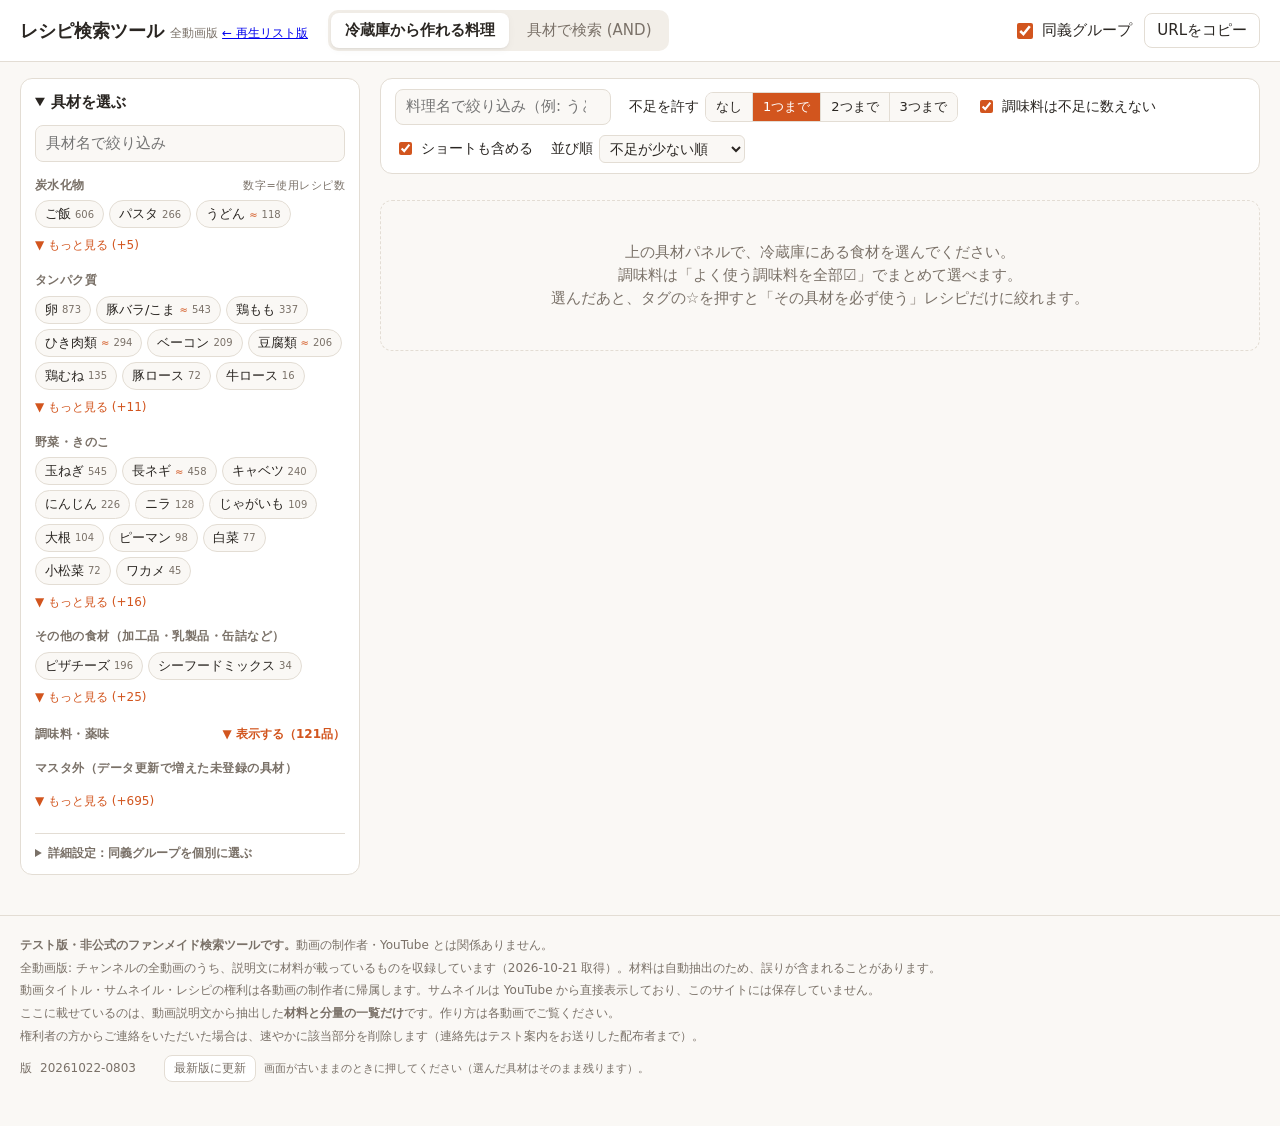
==== all/index.html @ 4aa8449f "全動画版: 主材料に付いていた任意フラグを外し、作れる判定の水増しを修正 (版 20261022-0803)" ====
<!doctype html>
<html lang="ja">
<head>
<meta charset="utf-8">
<meta name="viewport" content="width=device-width, initial-scale=1">
<meta name="robots" content="noindex, nofollow">
<title>レシピ検索ツール 全動画版</title>
<link rel="icon" href="data:image/svg+xml,<svg xmlns='http://www.w3.org/2000/svg' viewBox='0 0 100 100'><text y='.9em' font-size='90'>🍳</text></svg>">
<link rel="stylesheet" href="../style.css?v=20261022-0803">
</head>
<body>
<header class="topbar">
  <h1>レシピ検索ツール <span class="sub">全動画版 <a href="../">← 再生リスト版</a></span></h1>
  <nav class="tabs" role="tablist">
    <button role="tab" data-mode="make">冷蔵庫から作れる料理</button>
    <button role="tab" data-mode="search">具材で検索 (AND)</button>
  </nav>
  <div class="topbar-actions">
    <label class="switch" title="ONにすると「胡椒はどれでも可」のように同義グループ内の具材を同一視します">
      <input type="checkbox" id="syn"> <span>同義グループ</span>
    </label>
    <button id="share" class="ghost">URLをコピー</button>
  </div>
</header>

<main class="layout">
  <aside class="panel" id="panel">
    <details open id="panel-details">
      <summary>具材を選ぶ <span id="sel-count" class="count"></span></summary>
      <div class="panel-tools">
        <input type="search" id="ing-filter" placeholder="具材名で絞り込み">
      </div>
      <div id="categories"></div>
      <div id="adv"></div>
    </details>
  </aside>

  <section class="results">
    <div class="controls" id="controls"></div>
    <div class="selected" id="selected"></div>
    <div class="summary" id="summary"></div>
    <div class="cards" id="cards"></div>
  </section>
</main>

<footer class="notice">
  <p><strong>テスト版・非公式のファンメイド検索ツールです。</strong>動画の制作者・YouTube とは関係ありません。</p>
  <p>全動画版: チャンネルの全動画のうち、説明文に材料が載っているものを収録しています（2026-10-21 取得）。材料は自動抽出のため、誤りが含まれることがあります。</p>
  <p>動画タイトル・サムネイル・レシピの権利は各動画の制作者に帰属します。サムネイルは YouTube から直接表示しており、このサイトには保存していません。</p>
  <p>ここに載せているのは、動画説明文から抽出した<strong>材料と分量の一覧だけ</strong>です。作り方は各動画でご覧ください。</p>
  <p>権利者の方からご連絡をいただいた場合は、速やかに該当部分を削除します（連絡先はテスト案内をお送りした配布者まで）。</p>
  <p class="ver">版 <span id="build"></span>　<button id="refresh" class="ghost small">最新版に更新</button>
    <span class="ver-note">画面が古いままのときに押してください（選んだ具材はそのまま残ります）。</span></p>
</footer>

<div id="toast" class="toast" hidden></div>
<script>
  // 全動画版の設定（app.js の SITE を上書き）
  window.SITE = { data: '../data-all/', key: '-all', hideEmpty: true, shorts: true, pageSize: 60 };
</script>
<script src="../app.js?v=20261022-0803"></script>
</body>
</html>
---- style.css ----
:root {
  --bg: #faf8f5;
  --surface: #ffffff;
  --surface-2: #f2eee8;
  --text: #2a2622;
  --muted: #7a7168;
  --border: #e3ddd4;
  --accent: #d2551e;
  --accent-soft: #fbe7dc;
  --ok: #2f7d4f;
  --ok-soft: #e1f2e7;
  --warn: #b0431b;
  --warn-soft: #fbe3da;
  --neutral-soft: #ece8e2;
  --shadow: 0 1px 2px rgb(0 0 0 / .06), 0 2px 8px rgb(0 0 0 / .04);
  color-scheme: light;
}
@media (prefers-color-scheme: dark) {
  :root {
    --bg: #1a1816;
    --surface: #24211e;
    --surface-2: #2e2a26;
    --text: #ece6de;
    --muted: #a39a90;
    --border: #3b3632;
    --accent: #f07a45;
    --accent-soft: #4a2c1e;
    --ok: #6fcf94;
    --ok-soft: #1f3a2a;
    --warn: #f59a78;
    --warn-soft: #4a2a20;
    --neutral-soft: #34302b;
    --shadow: none;
    color-scheme: dark;
  }
}

* { box-sizing: border-box; }
body {
  margin: 0;
  background: var(--bg);
  color: var(--text);
  font-family: system-ui, -apple-system, "Hiragino Sans", "Noto Sans JP", "Yu Gothic UI", sans-serif;
  font-size: 15px;
  line-height: 1.55;
}
button, input { font: inherit; color: inherit; }
button { cursor: pointer; }

/* ---------- top bar ---------- */
.topbar {
  position: sticky; top: 0; z-index: 10;
  display: flex; flex-wrap: wrap; align-items: center; gap: 8px 20px;
  padding: 10px 20px;
  background: var(--surface);
  border-bottom: 1px solid var(--border);
}
.topbar h1 { font-size: 18px; margin: 0; white-space: nowrap; }
.topbar .sub { font-size: 12px; color: var(--muted); font-weight: normal; }
.tabs { display: flex; gap: 4px; background: var(--surface-2); padding: 3px; border-radius: 10px; }
.tabs button {
  border: 0; background: transparent; padding: 6px 14px; border-radius: 8px; color: var(--muted);
}
.tabs button[aria-selected="true"] { background: var(--surface); color: var(--text); font-weight: 600; box-shadow: var(--shadow); }
.topbar-actions { margin-left: auto; display: flex; align-items: center; gap: 12px; }

.switch { display: inline-flex; align-items: center; gap: 6px; cursor: pointer; user-select: none; }
.switch input { accent-color: var(--accent); width: 16px; height: 16px; }

.ghost {
  border: 1px solid var(--border); background: var(--surface); border-radius: 8px; padding: 5px 12px;
}
.ghost:hover { background: var(--surface-2); }
.small { font-size: 12px; padding: 3px 9px; }

/* ---------- layout ---------- */
.layout {
  display: grid;
  grid-template-columns: 340px minmax(0, 1fr);
  gap: 20px;
  padding: 16px 20px 40px;
  max-width: 1400px; margin: 0 auto;
}
.panel {
  position: sticky; top: 64px; align-self: start;
  max-height: calc(100vh - 80px); overflow: auto;
  background: var(--surface); border: 1px solid var(--border); border-radius: 12px;
  padding: 12px 14px;
}
.panel summary { font-weight: 600; cursor: pointer; }
.count { color: var(--accent); font-weight: 600; }
.panel-tools { margin: 10px 0 4px; display: grid; gap: 8px; }
.panel-tools input {
  width: 100%; padding: 6px 10px; border: 1px solid var(--border); border-radius: 8px; background: var(--bg);
}
.panel-buttons { display: flex; gap: 6px; flex-wrap: wrap; }

.cat { margin-top: 14px; }
.cat h3 {
  font-size: 12px; letter-spacing: .04em; color: var(--muted); margin: 0 0 6px;
  display: flex; justify-content: space-between; align-items: baseline; gap: 10px;
}
.cat h3 .more { margin-top: 0; }
.cat .note { font-weight: normal; font-size: 11px; }
.chips { display: flex; flex-wrap: wrap; gap: 5px; }
.chip {
  display: inline-flex; align-items: center; gap: 4px;
  padding: 3px 9px; border-radius: 999px;
  border: 1px solid var(--border); background: var(--bg);
  font-size: 13px; cursor: pointer; user-select: none;
}
.chip input { display: none; }
.chip .n { font-size: 10px; color: var(--muted); }
.chip .g { font-size: 10px; color: var(--accent); }
.chip.on { background: var(--accent); border-color: var(--accent); color: #fff; }
.chip.on .n, .chip.on .g { color: rgb(255 255 255 / .8); }
.chip.dim { opacity: .4; }
.chip.r2 { font-size: 12.5px; }
.chip.r3 { font-size: 12px; }
.more {
  margin-top: 6px; border: 0; background: none; color: var(--accent); font-size: 12px; padding: 2px 0;
}
.more + .more { margin-left: 12px; }
.more-cards {
  grid-column: 1 / -1; margin: 8px auto 16px; padding: 10px 24px; border: 1px solid var(--border);
  border-radius: 999px; background: var(--card, transparent); color: var(--accent); font-size: 14px; cursor: pointer;
}

.adv { margin-top: 20px; border-top: 1px solid var(--border); padding-top: 10px; }
.adv > summary { font-size: 12px; color: var(--muted); cursor: pointer; }
.adv-note { font-size: 11px; color: var(--muted); margin: 8px 0; }
.adv-row {
  display: grid; grid-template-columns: auto minmax(0, 1fr); gap: 6px; align-items: baseline;
  font-size: 12px; padding: 3px 0; cursor: pointer;
}
.adv-row.dim { opacity: .5; }
.adv-row input { accent-color: var(--accent); }
.adv-mem { color: var(--muted); font-size: 11px; }
.adv-n { color: var(--muted); font-size: 10px; white-space: nowrap; margin-left: 2px; }
.adv .panel-buttons { margin-top: 8px; }

/* ---------- results ---------- */
.results { min-width: 0; }
.controls {
  display: flex; flex-wrap: wrap; gap: 10px 18px; align-items: center;
  background: var(--surface); border: 1px solid var(--border); border-radius: 12px;
  padding: 10px 14px;
}
.controls label, .controls .ctl { display: inline-flex; align-items: center; gap: 6px; font-size: 14px; }
.controls #clear { margin-left: auto; }
.controls input[type="search"] {
  padding: 5px 10px; border: 1px solid var(--border); border-radius: 8px; background: var(--bg); min-width: 200px;
}
.controls select { font: inherit; padding: 4px 6px; border-radius: 6px; border: 1px solid var(--border); background: var(--bg); color: var(--text); }
.controls input[type="checkbox"], .controls input[type="radio"] { accent-color: var(--accent); }
.seg { display: inline-flex; border: 1px solid var(--border); border-radius: 8px; overflow: hidden; }
.seg button { border: 0; background: var(--bg); padding: 4px 10px; font-size: 13px; }
.seg button + button { border-left: 1px solid var(--border); }
.seg button.on { background: var(--accent); color: #fff; }

.selected { display: flex; flex-wrap: wrap; gap: 6px; margin: 12px 0 0; min-height: 0; }
.selected .tag {
  display: inline-flex; align-items: center; gap: 4px;
  background: var(--accent-soft); color: var(--text);
  border-radius: 999px; padding: 2px 4px 2px 10px; font-size: 13px;
}
.selected .tag button {
  border: 0; background: none; width: 20px; height: 20px; border-radius: 50%; line-height: 1; color: var(--muted);
}
.selected .tag button:hover { background: rgb(0 0 0 / .08); }
.selected .tag { padding-left: 4px; }
.tag-more {
  border: 1px dashed var(--border); background: var(--bg); color: var(--muted);
  border-radius: 999px; padding: 2px 10px; font-size: 13px;
}
.tag-more:hover { background: var(--surface-2); }
.selected .tag .star { width: 22px; font-size: 13px; color: var(--muted); }
.selected .tag.must { background: var(--accent); color: #fff; }
.selected .tag.must .star, .selected .tag.must button { color: #fff; }
.selected .tag.must button:hover, .selected .tag.must .star:hover { background: rgb(255 255 255 / .2); }

.summary { margin: 14px 2px 10px; font-size: 14px; color: var(--muted); }
.summary strong { color: var(--text); font-size: 18px; }
.summary .bucket { margin-right: 14px; white-space: nowrap; }
.summary .bk {
  border: 0; background: none; font: inherit; padding: 2px 0; margin-right: 14px;
  color: var(--muted); opacity: .55;
}
.summary .bk.on { color: var(--text); opacity: 1; }
.summary .bk:hover { opacity: 1; }
.empty {
  padding: 40px 20px; text-align: center; color: var(--muted);
  border: 1px dashed var(--border); border-radius: 12px;
}

.cards { display: grid; gap: 10px; }
.card {
  display: grid; grid-template-columns: 168px minmax(0, 1fr); gap: 14px;
  background: var(--surface); border: 1px solid var(--border); border-radius: 12px;
  padding: 10px; box-shadow: var(--shadow);
}
.thumb { position: relative; display: block; }
.thumb img {
  width: 168px; aspect-ratio: 16 / 9; object-fit: cover; border-radius: 8px; background: var(--surface-2); display: block;
}
.card h2 { font-size: 15px; margin: 0 0 4px; line-height: 1.4; overflow-wrap: anywhere; }
.card h2 a { color: inherit; text-decoration: none; }
.card h2 a:hover { text-decoration: underline; }
.meta { font-size: 12px; color: var(--muted); display: flex; gap: 10px; flex-wrap: wrap; }
.status { margin: 6px 0; font-size: 14px; font-weight: 600; }
.status.ok { color: var(--ok); }
.status.miss { color: var(--warn); }
.status .amt { font-weight: normal; }

.ings { display: flex; flex-wrap: wrap; gap: 4px; margin-top: 4px; }
.ing {
  font-size: 12px; padding: 1px 8px; border-radius: 6px; background: var(--neutral-soft); max-width: 100%;
}
.ing.have { background: var(--ok-soft); }
.ing.miss { background: var(--warn-soft); color: var(--warn); font-weight: 600; }
.ing.hit { background: var(--accent); color: #fff; }
.ing .a { color: var(--muted); margin-left: 3px; }
.ing.hit .a { color: rgb(255 255 255 / .8); }

.card details { margin-top: 6px; font-size: 13px; }
.card summary { cursor: pointer; color: var(--muted); }
.full { width: 100%; border-collapse: collapse; margin-top: 6px; }
.full td { padding: 3px 6px; border-bottom: 1px solid var(--border); }
.full td:nth-child(2) { color: var(--muted); white-space: nowrap; }
.full td:last-child { text-align: right; white-space: nowrap; font-size: 12px; }
.full tr.sub td { color: var(--muted); font-size: 12px; padding-top: 8px; border-bottom: 0; }
.full tr.miss td { color: var(--warn); font-weight: 600; }
.badge { font-size: 11px; padding: 0 6px; border-radius: 4px; background: var(--surface-2); color: var(--muted); }

.toast {
  position: fixed; bottom: 20px; left: 50%; transform: translateX(-50%);
  background: var(--text); color: var(--bg); padding: 8px 16px; border-radius: 8px; font-size: 14px;
}

.yt {
  display: inline-block; margin-top: 8px; font-size: 13px; font-weight: 600;
  color: var(--accent); text-decoration: none; border: 1px solid var(--accent); border-radius: 8px; padding: 3px 10px;
}
.yt:hover { background: var(--accent-soft); }

.notice {
  max-width: 1400px; margin: 0 auto; padding: 16px 20px 40px;
  font-size: 12px; color: var(--muted); border-top: 1px solid var(--border);
}
.notice p { margin: 4px 0; }
.notice .ver { margin-top: 10px; display: flex; align-items: center; gap: 8px; flex-wrap: wrap; }
.notice .ver-note { font-size: 11px; }

/* ---------- mobile ---------- */
@media (max-width: 820px) {
  .topbar { padding: 8px 16px; }
  .topbar-actions { margin-left: 0; }
  .layout { grid-template-columns: minmax(0, 1fr); padding: 12px 16px 40px; gap: 12px; }
  .panel { position: static; max-height: none; }
  .card { grid-template-columns: 112px minmax(0, 1fr); gap: 10px; }
  .thumb img { width: 112px; }
  .controls input[type="search"] { min-width: 0; width: 100%; }
  .notice { padding: 16px; }
  .seg button { padding: 4px 8px; }
  .card h2 { font-size: 14px; }
}
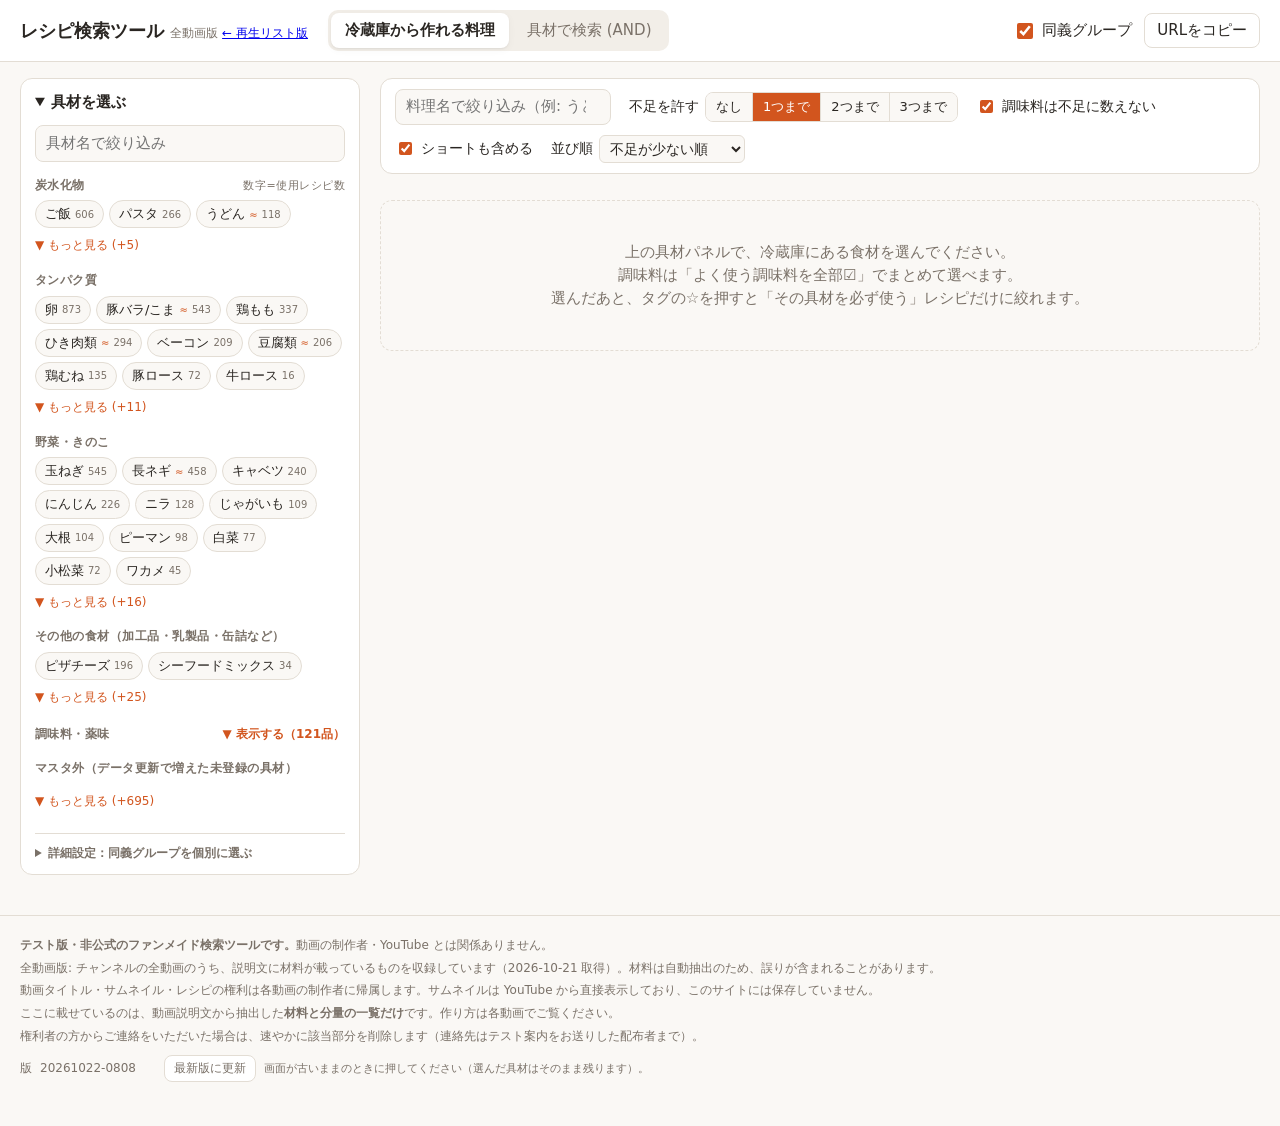
==== commit 27e92198: "全動画版: 複数の料理をまとめた回を冷蔵庫モードから除外し、カードに印を表示 (版 20261022-0808)" ====
--- a/all/index.html
+++ b/all/index.html
@@ -6,7 +6,7 @@
 <meta name="robots" content="noindex, nofollow">
 <title>レシピ検索ツール 全動画版</title>
 <link rel="icon" href="data:image/svg+xml,<svg xmlns='http://www.w3.org/2000/svg' viewBox='0 0 100 100'><text y='.9em' font-size='90'>🍳</text></svg>">
-<link rel="stylesheet" href="../style.css?v=20261022-0803">
+<link rel="stylesheet" href="../style.css?v=20261022-0808">
 </head>
 <body>
 <header class="topbar">
@@ -58,6 +58,6 @@
   // 全動画版の設定（app.js の SITE を上書き）
   window.SITE = { data: '../data-all/', key: '-all', hideEmpty: true, shorts: true, pageSize: 60 };
 </script>
-<script src="../app.js?v=20261022-0803"></script>
+<script src="../app.js?v=20261022-0808"></script>
 </body>
 </html>
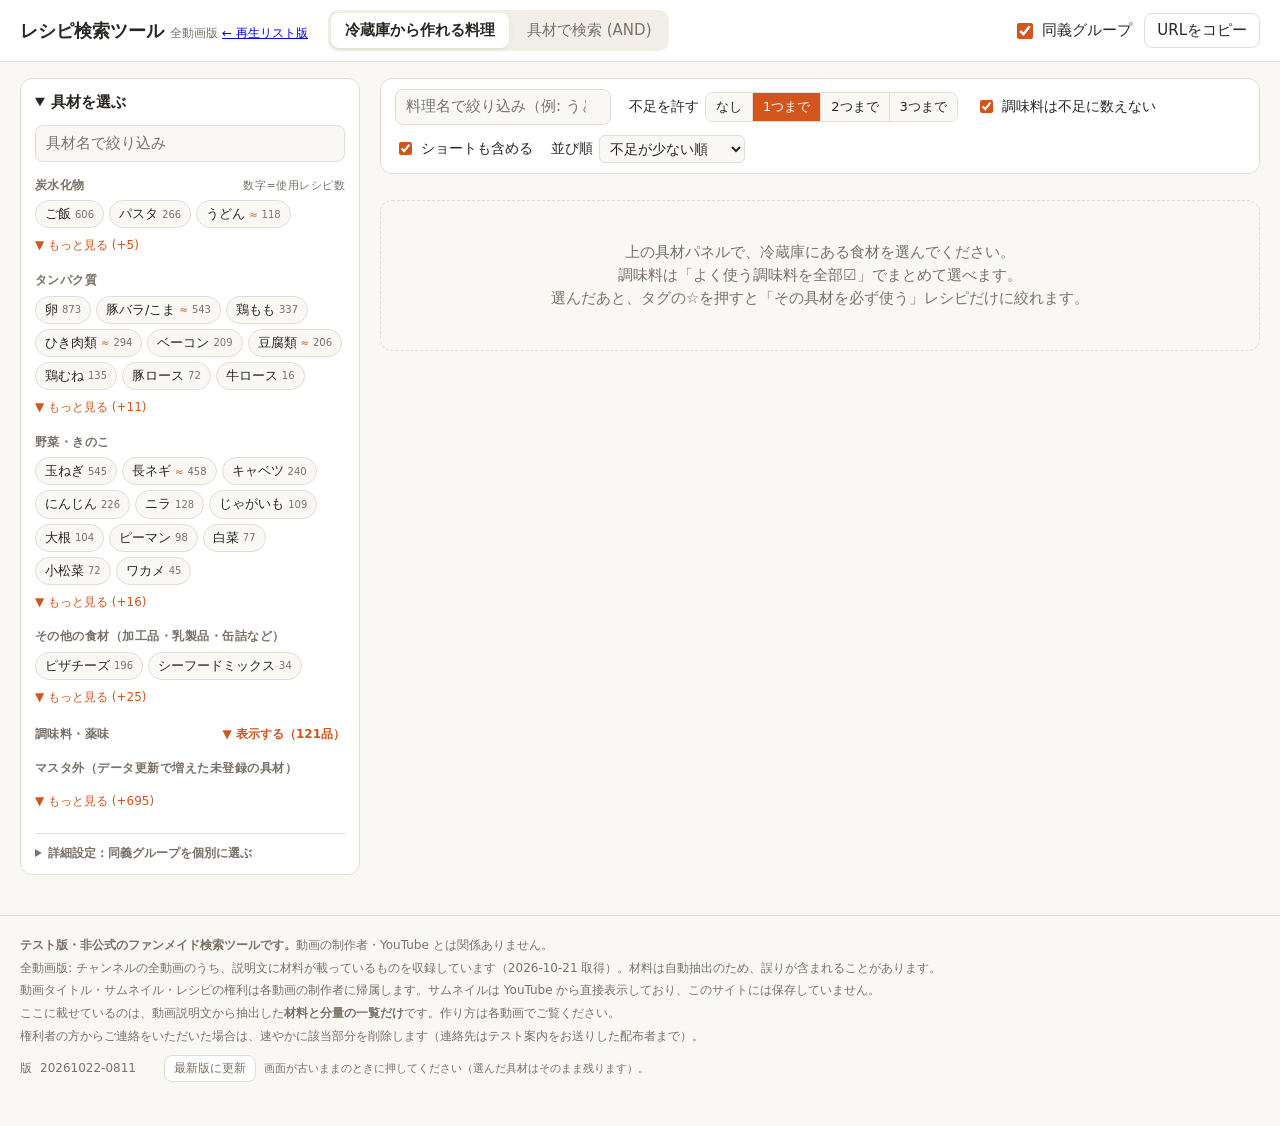
==== commit a31f261b: "開いたときに新しい版を検知して自動で開き直す（Safariのキャッシュ対策） (版 20261022-0811)" ====
--- a/all/index.html
+++ b/all/index.html
@@ -6,7 +6,7 @@
 <meta name="robots" content="noindex, nofollow">
 <title>レシピ検索ツール 全動画版</title>
 <link rel="icon" href="data:image/svg+xml,<svg xmlns='http://www.w3.org/2000/svg' viewBox='0 0 100 100'><text y='.9em' font-size='90'>🍳</text></svg>">
-<link rel="stylesheet" href="../style.css?v=20261022-0808">
+<link rel="stylesheet" href="../style.css?v=20261022-0811">
 </head>
 <body>
 <header class="topbar">
@@ -58,6 +58,6 @@
   // 全動画版の設定（app.js の SITE を上書き）
   window.SITE = { data: '../data-all/', key: '-all', hideEmpty: true, shorts: true, pageSize: 60 };
 </script>
-<script src="../app.js?v=20261022-0808"></script>
+<script src="../app.js?v=20261022-0811"></script>
 </body>
 </html>
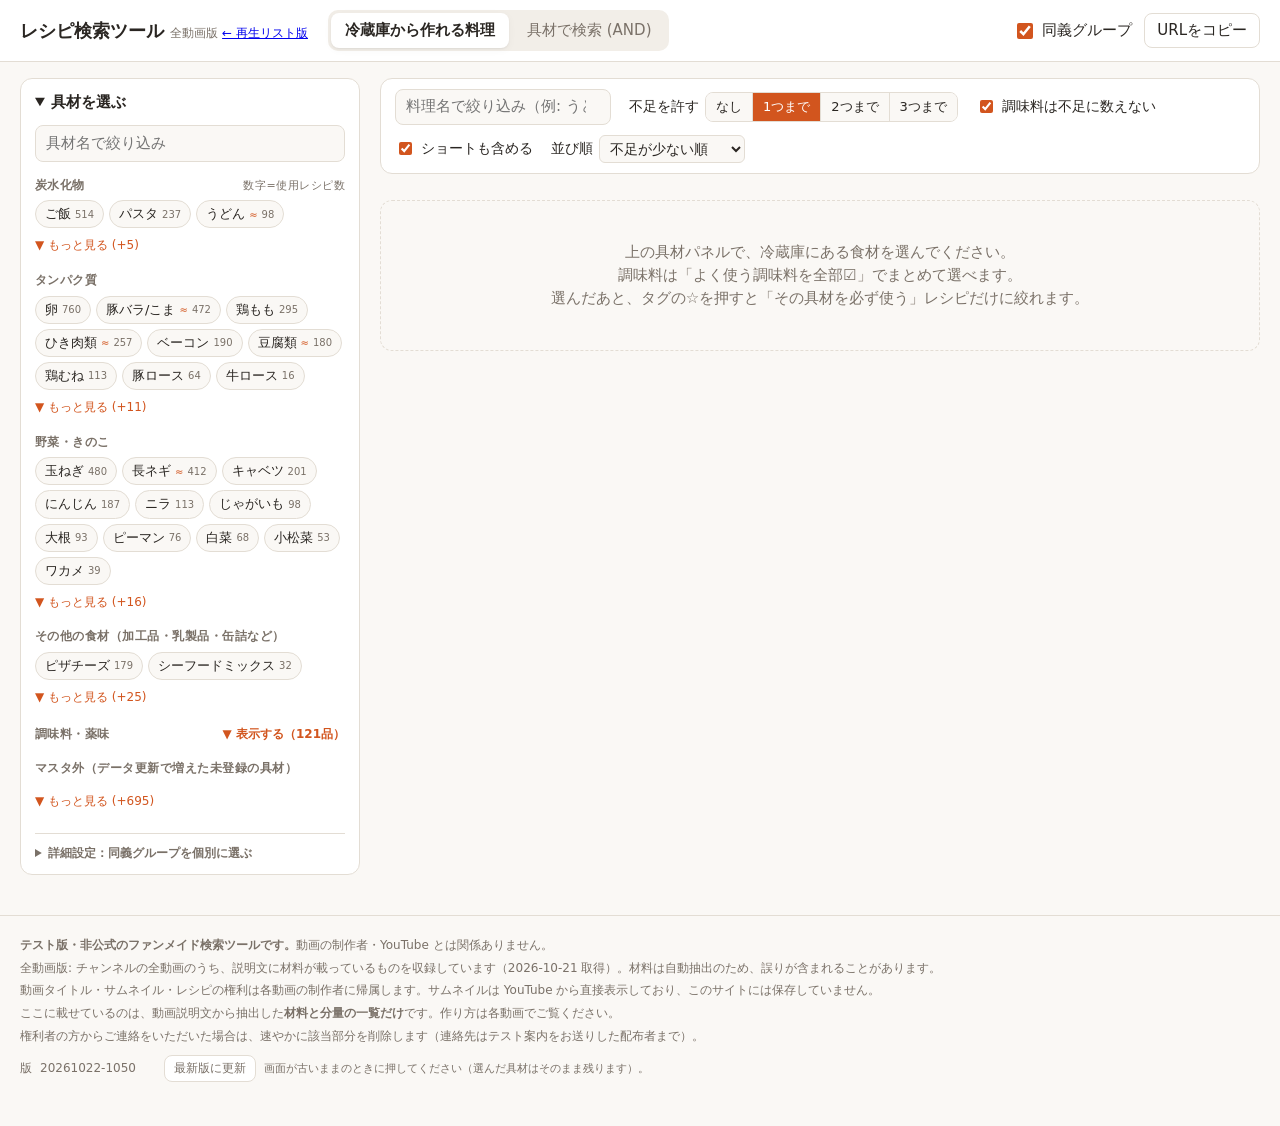
==== commit e63984e0: "全動画版: 本編と材料が同じショートなどの重複を非表示に (版 20261022-1050)" ====
--- a/all/index.html
+++ b/all/index.html
@@ -6,7 +6,7 @@
 <meta name="robots" content="noindex, nofollow">
 <title>レシピ検索ツール 全動画版</title>
 <link rel="icon" href="data:image/svg+xml,<svg xmlns='http://www.w3.org/2000/svg' viewBox='0 0 100 100'><text y='.9em' font-size='90'>🍳</text></svg>">
-<link rel="stylesheet" href="../style.css?v=20261022-0811">
+<link rel="stylesheet" href="../style.css?v=20261022-1050">
 </head>
 <body>
 <header class="topbar">
@@ -58,6 +58,6 @@
   // 全動画版の設定（app.js の SITE を上書き）
   window.SITE = { data: '../data-all/', key: '-all', hideEmpty: true, shorts: true, pageSize: 60 };
 </script>
-<script src="../app.js?v=20261022-0811"></script>
+<script src="../app.js?v=20261022-1050"></script>
 </body>
 </html>
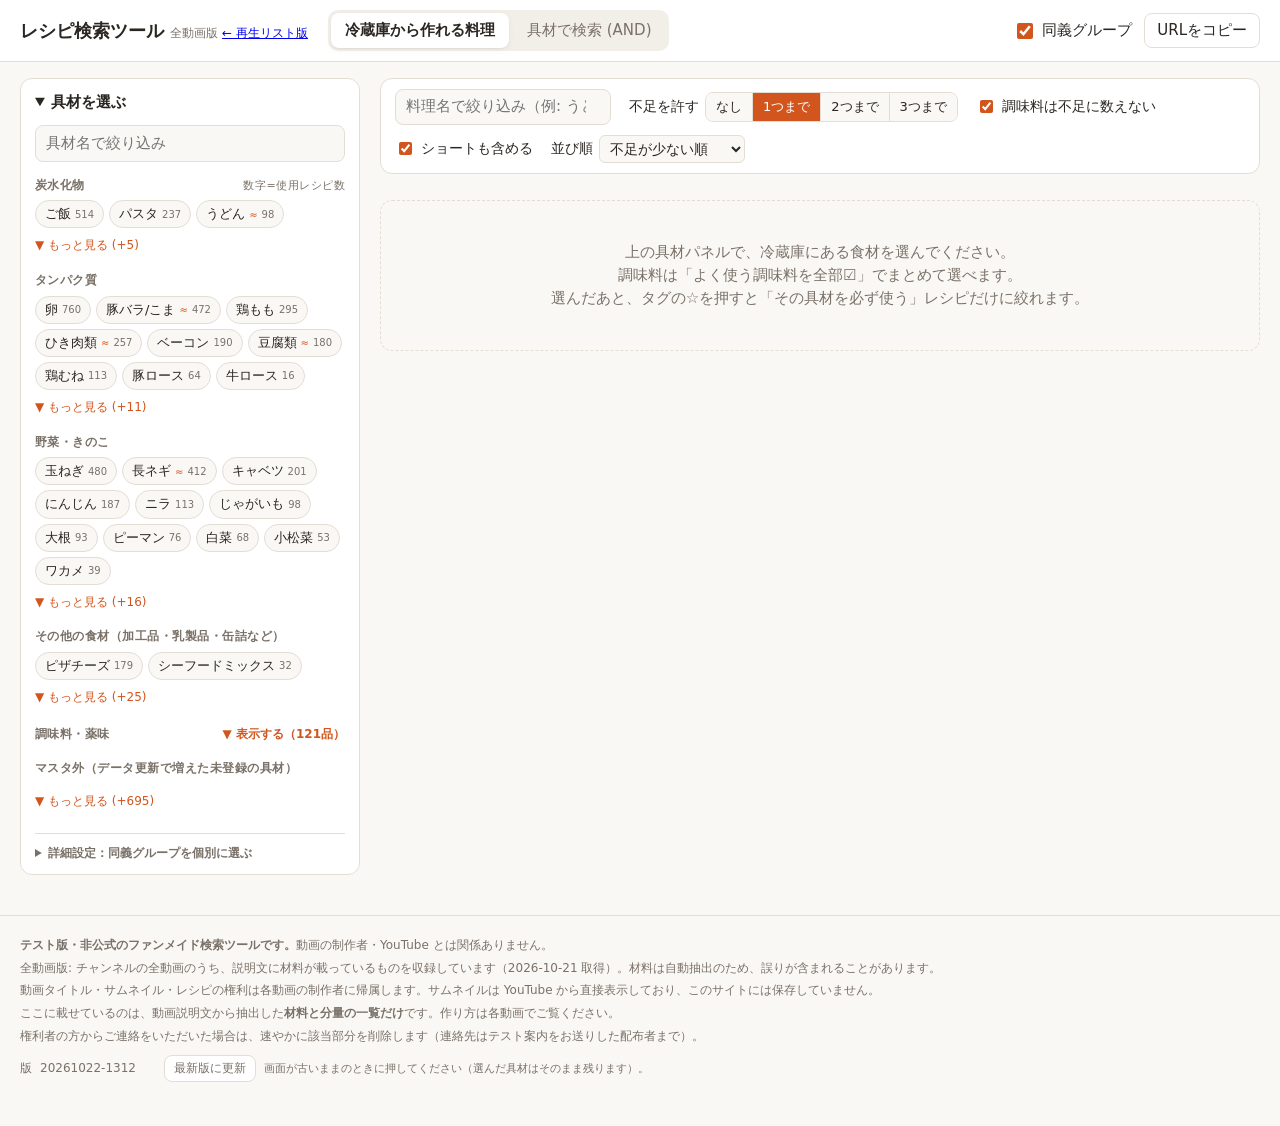
==== commit a2af4aa3: "分量表記を統一（大さじ1半→大さじ1と1/2、半角化、範囲は〜、括弧は全角など） (版 20261022-1312)" ====
--- a/all/index.html
+++ b/all/index.html
@@ -6,7 +6,7 @@
 <meta name="robots" content="noindex, nofollow">
 <title>レシピ検索ツール 全動画版</title>
 <link rel="icon" href="data:image/svg+xml,<svg xmlns='http://www.w3.org/2000/svg' viewBox='0 0 100 100'><text y='.9em' font-size='90'>🍳</text></svg>">
-<link rel="stylesheet" href="../style.css?v=20261022-1050">
+<link rel="stylesheet" href="../style.css?v=20261022-1312">
 </head>
 <body>
 <header class="topbar">
@@ -58,6 +58,6 @@
   // 全動画版の設定（app.js の SITE を上書き）
   window.SITE = { data: '../data-all/', key: '-all', hideEmpty: true, shorts: true, pageSize: 60 };
 </script>
-<script src="../app.js?v=20261022-1050"></script>
+<script src="../app.js?v=20261022-1312"></script>
 </body>
 </html>
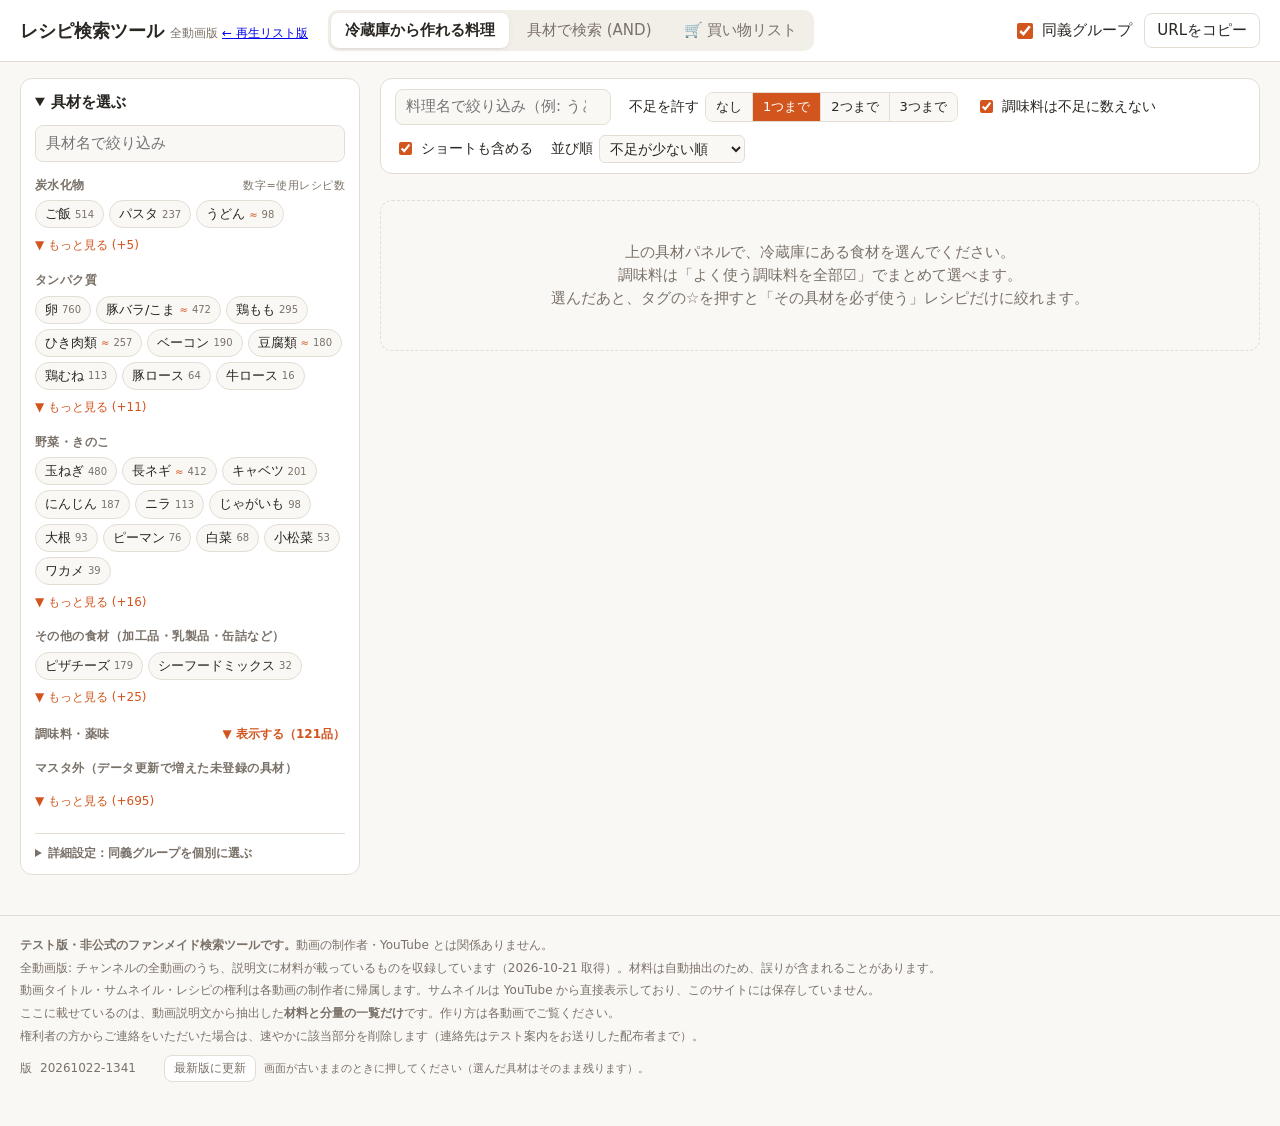
==== commit bfc013bd: "買い物リスト（Case 1）を追加：カードから追加、材料を具材ごとに合算、チェックした分をコピー (版 20261022-1341)" ====
--- a/all/index.html
+++ b/all/index.html
@@ -6,14 +6,15 @@
 <meta name="robots" content="noindex, nofollow">
 <title>レシピ検索ツール 全動画版</title>
 <link rel="icon" href="data:image/svg+xml,<svg xmlns='http://www.w3.org/2000/svg' viewBox='0 0 100 100'><text y='.9em' font-size='90'>🍳</text></svg>">
-<link rel="stylesheet" href="../style.css?v=20261022-1312">
+<link rel="stylesheet" href="../style.css?v=20261022-1341">
 </head>
 <body>
 <header class="topbar">
   <h1>レシピ検索ツール <span class="sub">全動画版 <a href="../">← 再生リスト版</a></span></h1>
   <nav class="tabs" role="tablist">
-    <button role="tab" data-mode="make">冷蔵庫から作れる料理</button>
-    <button role="tab" data-mode="search">具材で検索 (AND)</button>
+    <button role="tab" data-mode="make">冷蔵庫<span class="tl">から作れる料理</span></button>
+    <button role="tab" data-mode="search">具材で検索<span class="tl"> (AND)</span></button>
+    <button role="tab" data-mode="list">🛒 買い物<span class="tl">リスト</span><span id="list-count"></span></button>
   </nav>
   <div class="topbar-actions">
     <label class="switch" title="ONにすると「胡椒はどれでも可」のように同義グループ内の具材を同一視します">
@@ -58,6 +59,6 @@
   // 全動画版の設定（app.js の SITE を上書き）
   window.SITE = { data: '../data-all/', key: '-all', hideEmpty: true, shorts: true, pageSize: 60 };
 </script>
-<script src="../app.js?v=20261022-1312"></script>
+<script src="../app.js?v=20261022-1341"></script>
 </body>
 </html>
--- a/style.css
+++ b/style.css
@@ -251,6 +251,47 @@
 .notice .ver { margin-top: 10px; display: flex; align-items: center; gap: 8px; flex-wrap: wrap; }
 .notice .ver-note { font-size: 11px; }
 
+/* ---------- 買い物リスト ---------- */
+.card-actions { display: flex; gap: 8px; flex-wrap: wrap; align-items: center; margin-top: 8px; }
+.card-actions .yt { margin-top: 0; }
+.addlist {
+  font-size: 13px; font-weight: 600; border-radius: 8px; padding: 3px 10px; cursor: pointer;
+  border: 1px solid var(--border); background: var(--surface); color: var(--text);
+}
+.addlist.on { background: var(--ok-soft); border-color: var(--ok); color: var(--ok); }
+body[data-mode="list"] .layout { grid-template-columns: minmax(0, 1fr); max-width: 960px; }
+body[data-mode="list"] #panel,
+body[data-mode="list"] #controls,
+body[data-mode="list"] #selected { display: none; }
+.shop { display: grid; grid-template-columns: minmax(0, 3fr) minmax(0, 2fr); gap: 16px; align-items: start; }
+.shop-box {
+  background: var(--surface); border: 1px solid var(--border); border-radius: 12px; padding: 12px 16px; box-shadow: var(--shadow);
+}
+.shop-box h3 { margin: 0 0 4px; font-size: 16px; }
+.shop-note { font-size: 12px; color: var(--muted); margin: 0 0 8px; }
+.shop-list { list-style: none; margin: 0; padding: 0; }
+.shop-list li { border-bottom: 1px solid var(--border); padding: 6px 0; }
+.shop-list li:last-child { border-bottom: 0; }
+.shop-list label { display: flex; align-items: baseline; gap: 8px; cursor: pointer; }
+.shop-list input { accent-color: var(--accent); width: 18px; height: 18px; flex: none; align-self: center; }
+.shop-list .nm { flex: 1; font-weight: 600; overflow-wrap: anywhere; }
+.shop-list .nm .badge { margin-left: 6px; font-weight: normal; }
+.shop-list .amt { white-space: nowrap; font-variant-numeric: tabular-nums; }
+.shop-list li:not(.on) .nm, .shop-list li:not(.on) .amt { color: var(--muted); font-weight: normal; }
+.shop-list .from { font-size: 11px; color: var(--muted); margin: 2px 0 0 26px; overflow-wrap: anywhere; }
+.shop-sub { margin-top: 8px; }
+.shop-sub > summary { cursor: pointer; font-size: 13px; color: var(--muted); padding: 4px 0; }
+.shop-buttons { display: flex; gap: 8px; align-items: center; flex-wrap: wrap; margin-top: 12px; }
+.primary {
+  border: 0; border-radius: 8px; padding: 8px 16px; font-size: 14px; font-weight: 600;
+  background: var(--accent); color: #fff; cursor: pointer;
+}
+.primary:disabled { opacity: .4; cursor: default; }
+.shop-recipes { list-style: none; margin: 0; padding: 0; display: grid; gap: 8px; }
+.shop-recipes li { display: grid; grid-template-columns: 80px minmax(0, 1fr) auto; gap: 8px; align-items: center; }
+.shop-recipes img { width: 80px; aspect-ratio: 16 / 9; object-fit: cover; border-radius: 6px; display: block; }
+.shop-recipes .t { font-size: 13px; color: inherit; text-decoration: none; line-height: 1.35; overflow-wrap: anywhere; }
+
 /* ---------- mobile ---------- */
 @media (max-width: 820px) {
   .topbar { padding: 8px 16px; }
@@ -258,6 +299,9 @@
   .layout { grid-template-columns: minmax(0, 1fr); padding: 12px 16px 40px; gap: 12px; }
   .panel { position: static; max-height: none; }
   .card { grid-template-columns: 112px minmax(0, 1fr); gap: 10px; }
+  .shop { grid-template-columns: minmax(0, 1fr); }
+  .tabs button { padding: 6px 10px; white-space: nowrap; }
+  .tabs .tl { display: none; }   /* 3タブを1行に収めるため、スマホでは短い名前にする */
   .thumb img { width: 112px; }
   .controls input[type="search"] { min-width: 0; width: 100%; }
   .notice { padding: 16px; }
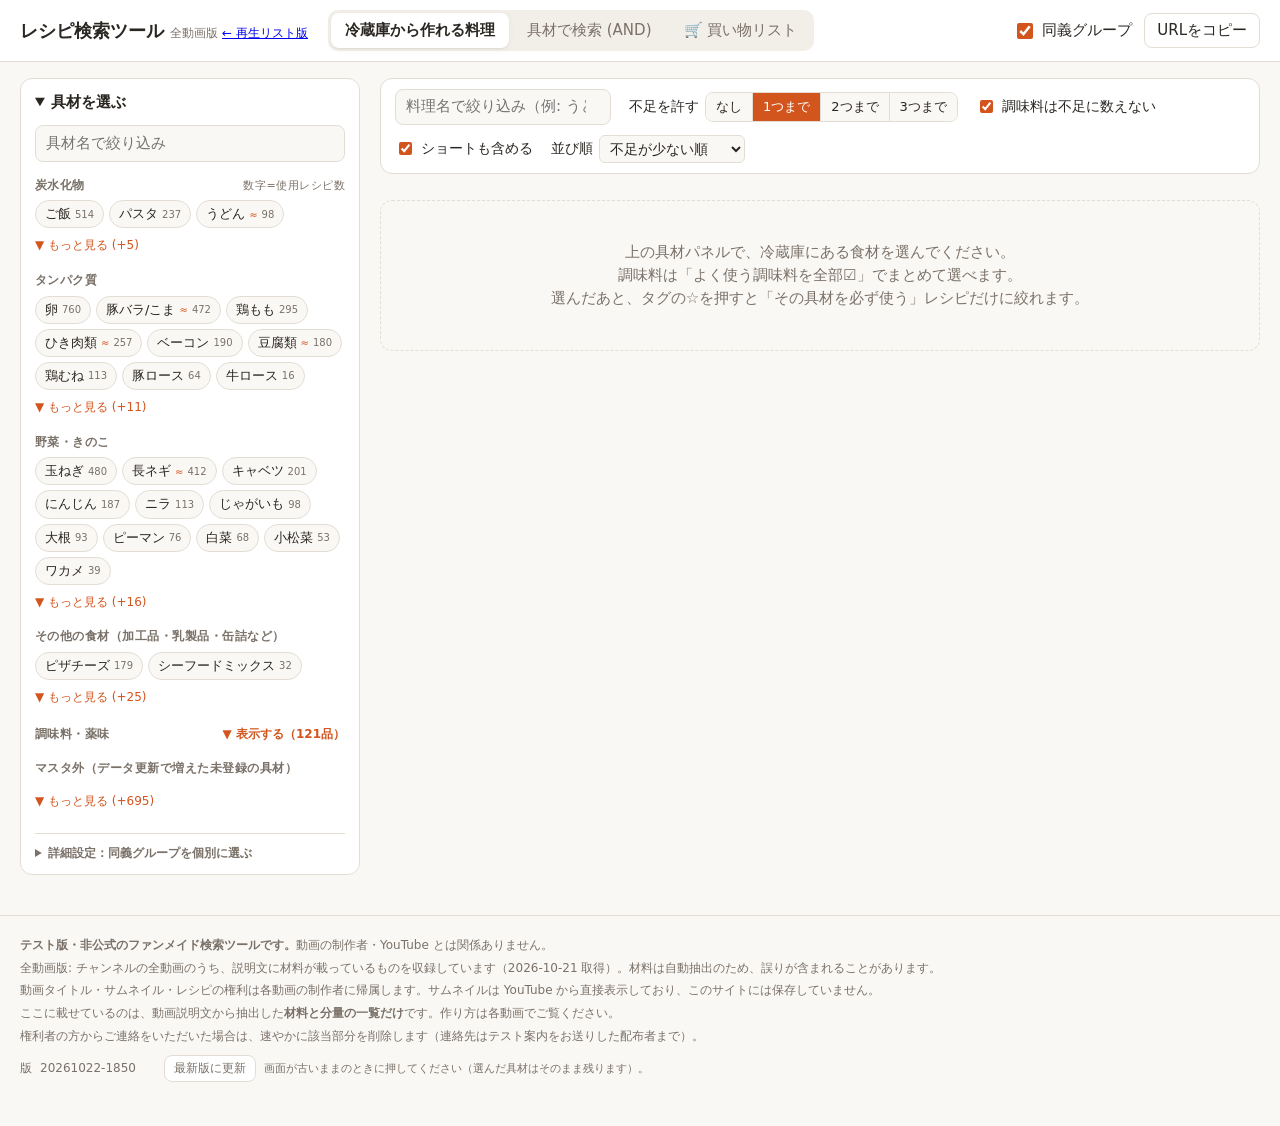
==== commit 0526c747: "結果を区分（主食・主菜・副菜・汁物・スイーツ）で切り替え、スワイプ対応。具材数は調味料を除いて数える (版 20261022-1850)" ====
--- a/all/index.html
+++ b/all/index.html
@@ -6,7 +6,7 @@
 <meta name="robots" content="noindex, nofollow">
 <title>レシピ検索ツール 全動画版</title>
 <link rel="icon" href="data:image/svg+xml,<svg xmlns='http://www.w3.org/2000/svg' viewBox='0 0 100 100'><text y='.9em' font-size='90'>🍳</text></svg>">
-<link rel="stylesheet" href="../style.css?v=20261022-1341">
+<link rel="stylesheet" href="../style.css?v=20261022-1850">
 </head>
 <body>
 <header class="topbar">
@@ -40,6 +40,7 @@
     <div class="controls" id="controls"></div>
     <div class="selected" id="selected"></div>
     <div class="summary" id="summary"></div>
+    <nav class="courses" id="courses" aria-label="料理の区分（結果の上で左右にスワイプしても切り替わります）"></nav>
     <div class="cards" id="cards"></div>
   </section>
 </main>
@@ -59,6 +60,6 @@
   // 全動画版の設定（app.js の SITE を上書き）
   window.SITE = { data: '../data-all/', key: '-all', hideEmpty: true, shorts: true, pageSize: 60 };
 </script>
-<script src="../app.js?v=20261022-1341"></script>
+<script src="../app.js?v=20261022-1850"></script>
 </body>
 </html>
--- a/style.css
+++ b/style.css
@@ -232,6 +232,29 @@
 .full tr.miss td { color: var(--warn); font-weight: 600; }
 .badge { font-size: 11px; padding: 0 6px; border-radius: 4px; background: var(--surface-2); color: var(--muted); }
 
+/* ---------- 区分（主食・主菜…）。一覧をスクロールしても上に残す ---------- */
+.courses {
+  position: sticky; top: var(--topbar-h, 56px); z-index: 5;
+  display: flex; gap: 6px; overflow-x: auto; scrollbar-width: none;
+  margin: 0 -2px 10px; padding: 6px 2px; background: var(--bg);
+}
+.courses::-webkit-scrollbar { display: none; }
+.courses:empty { display: none; }
+.courses button {
+  flex: none; border: 1px solid var(--border); background: var(--surface); color: var(--text);
+  border-radius: 999px; padding: 6px 14px; font: inherit; font-size: 14px; cursor: pointer;
+}
+.courses button .n { margin-left: 6px; font-size: 12px; color: var(--muted); }
+.courses button.on { background: var(--accent); border-color: var(--accent); color: #fff; font-weight: 600; }
+.courses button.on .n { color: #fff; opacity: .85; }
+.courses button.zero { opacity: .45; }
+.course-tag { background: var(--surface-2); border-radius: 4px; padding: 0 6px; color: var(--text); }
+.cards.slide-l { animation: slide-l .22s ease-out; }
+.cards.slide-r { animation: slide-r .22s ease-out; }
+@keyframes slide-l { from { transform: translateX(40px); opacity: .3; } }
+@keyframes slide-r { from { transform: translateX(-40px); opacity: .3; } }
+@media (prefers-reduced-motion: reduce) { .cards.slide-l, .cards.slide-r { animation: none; } }
+
 .toast {
   position: fixed; bottom: 20px; left: 50%; transform: translateX(-50%);
   background: var(--text); color: var(--bg); padding: 8px 16px; border-radius: 8px; font-size: 14px;
@@ -262,6 +285,7 @@
 body[data-mode="list"] .layout { grid-template-columns: minmax(0, 1fr); max-width: 960px; }
 body[data-mode="list"] #panel,
 body[data-mode="list"] #controls,
+body[data-mode="list"] #courses,
 body[data-mode="list"] #selected { display: none; }
 .shop { display: grid; grid-template-columns: minmax(0, 3fr) minmax(0, 2fr); gap: 16px; align-items: start; }
 .shop-box {
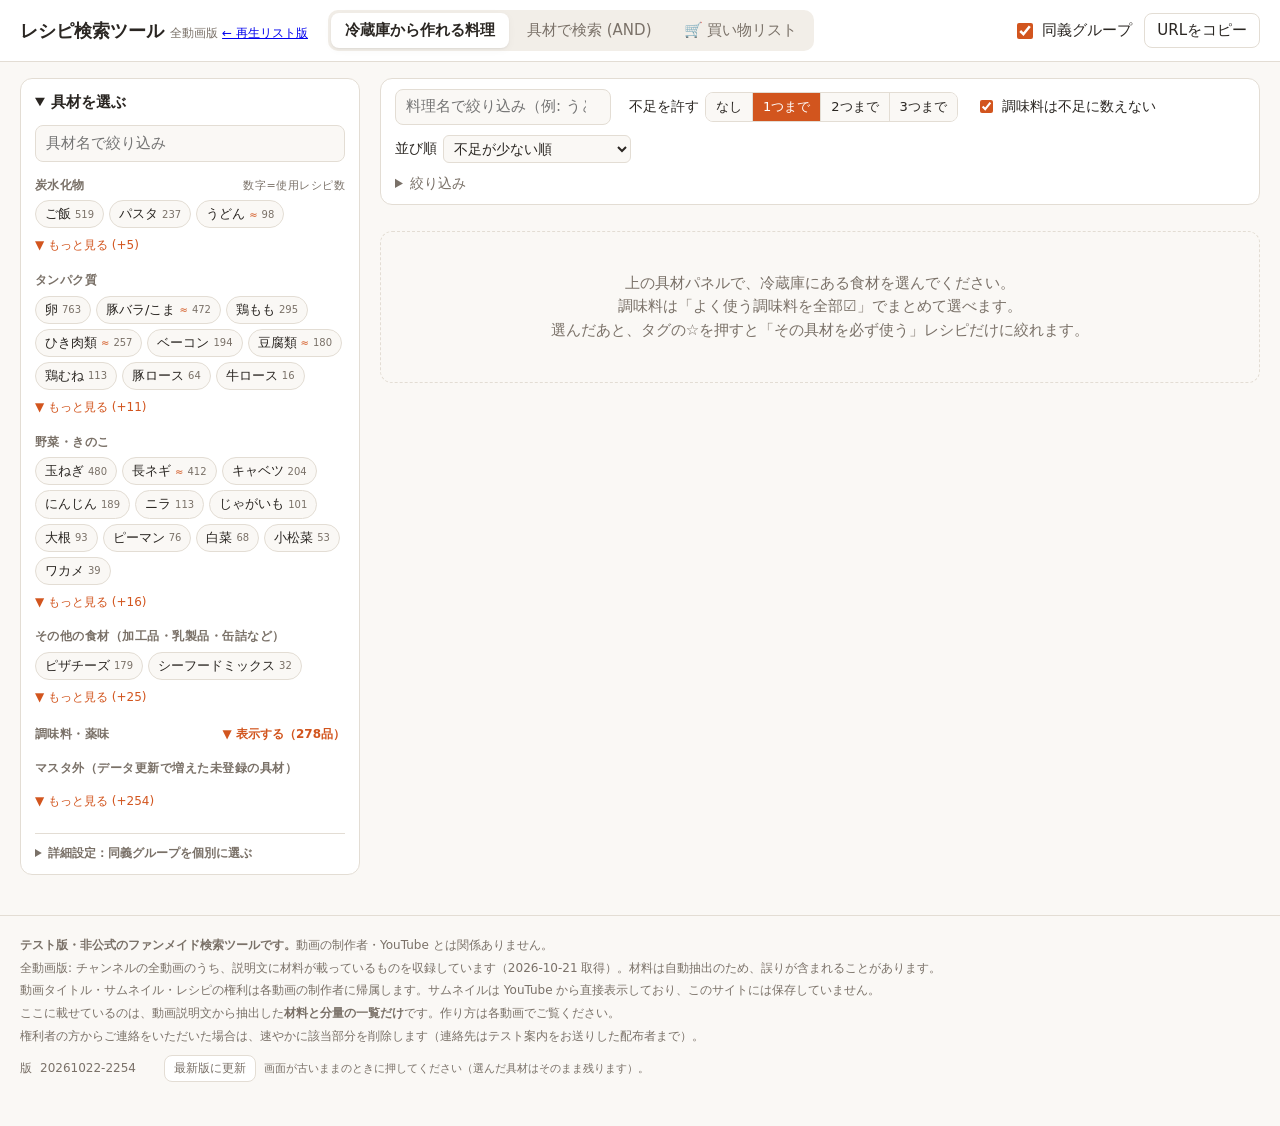
==== commit 381539fa: "区分を全件レビューで修正（タレ・複数品を追加）、並び順（使う数・新しい順・人気順）、お気に入り・見た・絞り込み、もっと見るを追加表示に、共有URLとリストの扱いを修正 (版 20261022-2254" ====
--- a/all/index.html
+++ b/all/index.html
@@ -6,7 +6,7 @@
 <meta name="robots" content="noindex, nofollow">
 <title>レシピ検索ツール 全動画版</title>
 <link rel="icon" href="data:image/svg+xml,<svg xmlns='http://www.w3.org/2000/svg' viewBox='0 0 100 100'><text y='.9em' font-size='90'>🍳</text></svg>">
-<link rel="stylesheet" href="../style.css?v=20261022-1850">
+<link rel="stylesheet" href="../style.css?v=20261022-2254">
 </head>
 <body>
 <header class="topbar">
@@ -56,10 +56,11 @@
 </footer>
 
 <div id="toast" class="toast" hidden></div>
+<button id="to-top" class="to-top" hidden aria-label="いちばん上へ戻る">↑</button>
 <script>
   // 全動画版の設定（app.js の SITE を上書き）
   window.SITE = { data: '../data-all/', key: '-all', hideEmpty: true, shorts: true, pageSize: 60 };
 </script>
-<script src="../app.js?v=20261022-1850"></script>
+<script src="../app.js?v=20261022-2254"></script>
 </body>
 </html>
--- a/style.css
+++ b/style.css
@@ -255,6 +255,24 @@
 @keyframes slide-r { from { transform: translateX(-40px); opacity: .3; } }
 @media (prefers-reduced-motion: reduce) { .cards.slide-l, .cards.slide-r { animation: none; } }
 
+/* ---------- 絞り込み・お気に入り・見た ---------- */
+.filters { flex-basis: 100%; }
+.filters summary { cursor: pointer; color: var(--muted); font-size: 14px; }
+.filters-body { display: flex; flex-wrap: wrap; gap: 6px 16px; padding: 8px 2px 2px; font-size: 14px; }
+.filters-body select { max-width: 11em; }
+.fav {
+  border: 1px solid var(--border); background: var(--surface); color: var(--muted); border-radius: 8px;
+  padding: 4px 12px; font-size: 18px; line-height: 1.2; cursor: pointer;
+}
+.fav.on { color: #e0a100; border-color: #e0a100; }
+.meta .seen { background: var(--neutral-soft); color: var(--muted); border-radius: 4px; padding: 0 6px; }
+.to-top {
+  position: fixed; right: 16px; bottom: 20px; z-index: 20; width: 44px; height: 44px; border-radius: 50%;
+  border: 1px solid var(--border); background: var(--surface); color: var(--text); font-size: 20px;
+  box-shadow: var(--shadow); cursor: pointer;
+}
+.to-top[hidden] { display: none; }
+
 .toast {
   position: fixed; bottom: 20px; left: 50%; transform: translateX(-50%);
   background: var(--text); color: var(--bg); padding: 8px 16px; border-radius: 8px; font-size: 14px;
@@ -325,7 +343,10 @@
   .card { grid-template-columns: 112px minmax(0, 1fr); gap: 10px; }
   .shop { grid-template-columns: minmax(0, 1fr); }
   .tabs button { padding: 6px 10px; white-space: nowrap; }
-  .tabs .tl { display: none; }   /* 3タブを1行に収めるため、スマホでは短い名前にする */
+  .tabs .tl { display: none; }
+  .card-actions { gap: 6px; flex-wrap: nowrap; }
+  .card-actions .tl { display: none; }   /* ☆まで1行に収める */
+  .card-actions > * { white-space: nowrap; }   /* 3タブを1行に収めるため、スマホでは短い名前にする */
   .thumb img { width: 112px; }
   .controls input[type="search"] { min-width: 0; width: 100%; }
   .notice { padding: 16px; }
